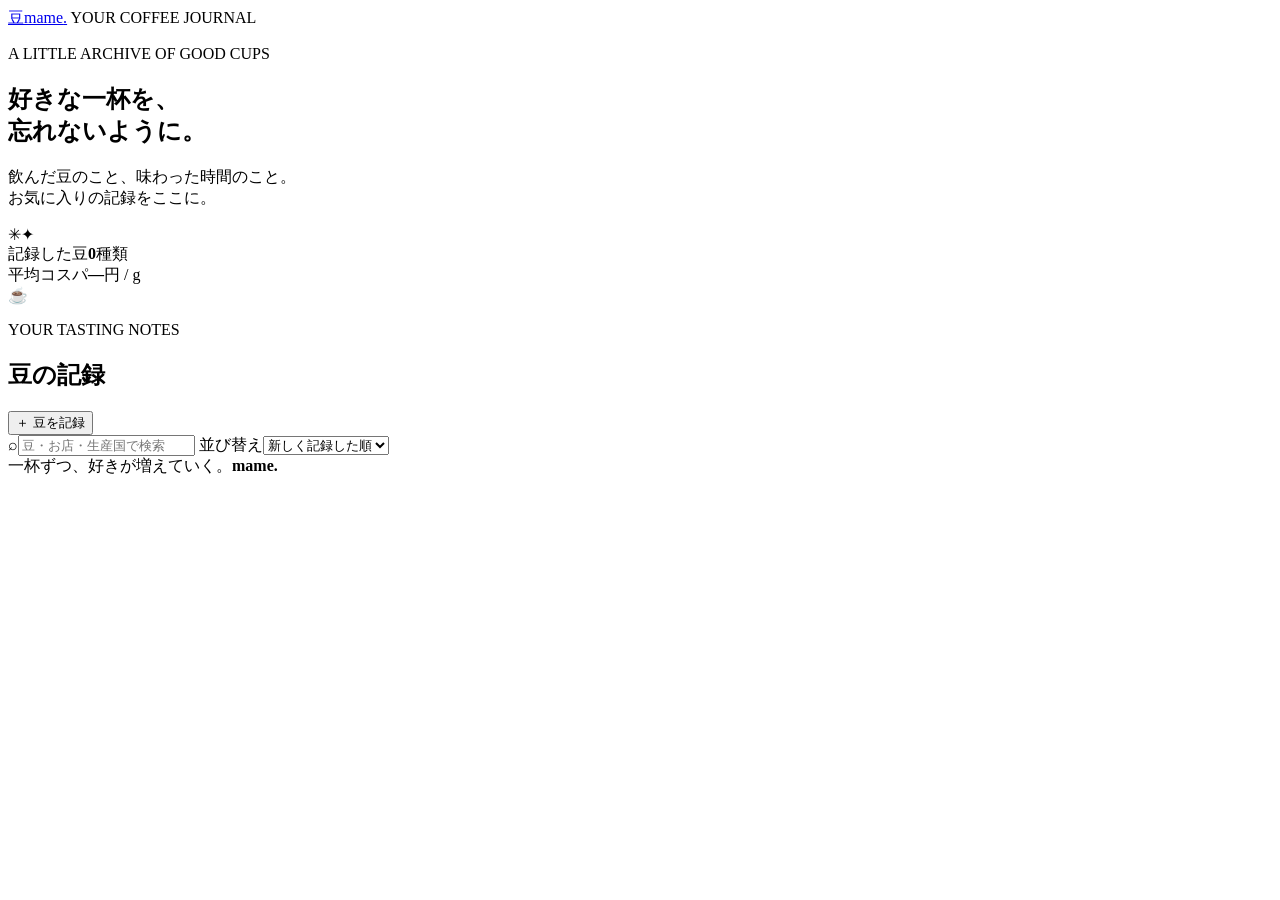
==== coffee-log/index.html @ f8029063 "Add coffee log index.html" ====
<!doctype html>
<html lang="ja">
  <head>
    <meta charset="UTF-8" />
    <meta name="viewport" content="width=device-width, initial-scale=1.0" />
    <meta name="theme-color" content="#f5f0e8" />
    <title>mame — コーヒー豆ノート</title>
    <link rel="preconnect" href="https://fonts.googleapis.com" />
    <link rel="preconnect" href="https://fonts.gstatic.com" crossorigin />
    <link href="https://fonts.googleapis.com/css2?family=DM+Sans:wght@400;500;600;700&family=Noto+Sans+JP:wght@400;500;600;700&display=swap" rel="stylesheet" />
    <link rel="stylesheet" href="style.css" />
    <script src="app.js" defer></script>
  </head>
  <body>
    <main class="page-shell">
      <header class="topbar">
        <a class="brand" href="#" aria-label="mame ホーム"><span class="brand-icon">豆</span><span>mame<span class="brand-dot">.</span></span></a>
        <span class="top-note"><span class="bean-dot"></span> YOUR COFFEE JOURNAL</span>
      </header>

      <section class="hero">
        <div class="hero-copy">
          <p class="eyebrow">A LITTLE ARCHIVE OF GOOD CUPS</p>
          <h1>好きな一杯を、<br /><span>忘れないように。</span></h1>
          <p class="hero-sub">飲んだ豆のこと、味わった時間のこと。<br class="mobile-break" />お気に入りの記録をここに。</p>
        </div>
        <div class="hero-art" aria-hidden="true"><div class="sun"></div><div class="cup"><div class="coffee"></div><div class="cup-handle"></div></div><div class="steam steam-one"></div><div class="steam steam-two"></div><span class="art-leaf leaf-one">✳</span><span class="art-leaf leaf-two">✦</span></div>
      </section>

      <section class="stats" aria-label="記録の概要">
        <div class="stat"><span class="stat-label">記録した豆</span><strong id="bean-count">0</strong><span class="stat-unit">種類</span></div>
        <span class="stat-divider"></span>
        <div class="stat"><span class="stat-label">平均コスパ</span><strong id="average-cost">—</strong><span class="stat-unit">円 / g</span></div>
        <span class="stats-bean" aria-hidden="true">☕</span>
      </section>

      <section class="records" aria-labelledby="records-title">
        <div class="section-head">
          <div><p class="eyebrow">YOUR TASTING NOTES</p><h2 id="records-title">豆の記録</h2></div>
          <button class="primary-button" id="open-form" type="button"><span>＋</span> 豆を記録</button>
        </div>

        <div class="toolbar">
          <label class="search-box"><span aria-hidden="true">⌕</span><input id="search-input" type="search" placeholder="豆・お店・生産国で検索" aria-label="記録を検索" /></label>
          <label class="sort-control"><span>並び替え</span><select id="sort-select" aria-label="記録の並び替え"><option value="newest">新しく記録した順</option><option value="rating">評価が高い順</option><option value="cost">コスパが良い順</option></select></label>
        </div>

        <form class="entry-form" id="bean-form" hidden>
          <div class="form-heading"><div><p class="eyebrow">NEW TASTING NOTE</p><h3>新しい豆を記録</h3></div><button class="close-button" id="close-form" type="button" aria-label="フォームを閉じる">×</button></div>
          <div class="form-grid">
            <label class="field field-wide">豆の名前<input name="name" maxlength="60" placeholder="例：エチオピア イルガチェフェ" required /></label>
            <label class="field">購入店舗<input name="store" maxlength="60" placeholder="例：近所のロースター" /></label>
            <label class="field">焙煎度<select name="roast"><option value="">選択してください</option><option>浅煎り</option><option>中浅煎り</option><option>中煎り</option><option>中深煎り</option><option>深煎り</option></select></label>
            <label class="field">内容量 <span class="field-unit">g</span><input name="grams" type="number" min="1" max="99999" step="1" placeholder="200" required /></label>
            <label class="field">値段 <span class="field-unit">円</span><input name="price" type="number" min="1" max="9999999" step="1" placeholder="1800" required /></label>
            <label class="field field-wide">生産国 <span class="field-hint">最大3つ・複数の場合はカンマ区切り</span><input name="countries" maxlength="100" placeholder="例：エチオピア、ケニア" /></label>
            <fieldset class="field field-wide rating-field"><legend>味の評価</legend><div class="stars" role="radiogroup" aria-label="味の評価 1から5"><label><input type="radio" name="rating" value="1" /><span>★</span></label><label><input type="radio" name="rating" value="2" /><span>★</span></label><label><input type="radio" name="rating" value="3" /><span>★</span></label><label><input type="radio" name="rating" value="4" /><span>★</span></label><label><input type="radio" name="rating" value="5" checked /><span>★</span></label><span class="rating-hint">星を選んでください</span></div></fieldset>
            <label class="field field-wide">味のメモ<textarea name="note" rows="3" maxlength="500" placeholder="香りや酸味、甘みなど。自由にメモできます。"></textarea></label>
          </div>
          <p class="cost-preview" id="cost-preview">コスパ <strong>—</strong> <span>円 / g</span></p>
          <div class="form-actions"><button class="text-button" id="cancel-form" type="button">キャンセル</button><button class="primary-button" type="submit">記録を保存</button></div>
        </form>

        <div class="bean-list" id="bean-list"></div>
        <div class="empty-state" id="empty-state" hidden><span class="empty-cup" aria-hidden="true">☕</span><h3 id="empty-title">最初の一杯を記録しましょう</h3><p id="empty-copy">飲んだ豆の名前や味の印象を、あとから見返せるように。</p><button class="primary-button" id="empty-add" type="button"><span>＋</span> 豆を記録する</button></div>
      </section>

      <footer><span>一杯ずつ、好きが増えていく。</span><strong>mame.</strong></footer>
    </main>

    <template id="bean-template">
      <article class="bean-card">
        <div class="bean-avatar" aria-hidden="true">☕</div>
        <div class="bean-main"><div class="bean-topline"><div class="bean-title-wrap"><h3 class="bean-name"></h3><span class="roast-pill"></span></div><div class="card-stars" aria-label="評価"></div></div>
          <p class="bean-meta"><span class="bean-store"></span><span class="meta-separator">·</span><span class="bean-countries"></span></p>
          <p class="bean-note"></p>
          <div class="bean-bottom"><span class="bean-amount"></span><span class="bean-price"></span><strong class="bean-cost"></strong></div>
        </div>
        <button class="delete-button" type="button" aria-label="この記録を削除" title="削除">×</button>
      </article>
    </template>
  </body>
</html>
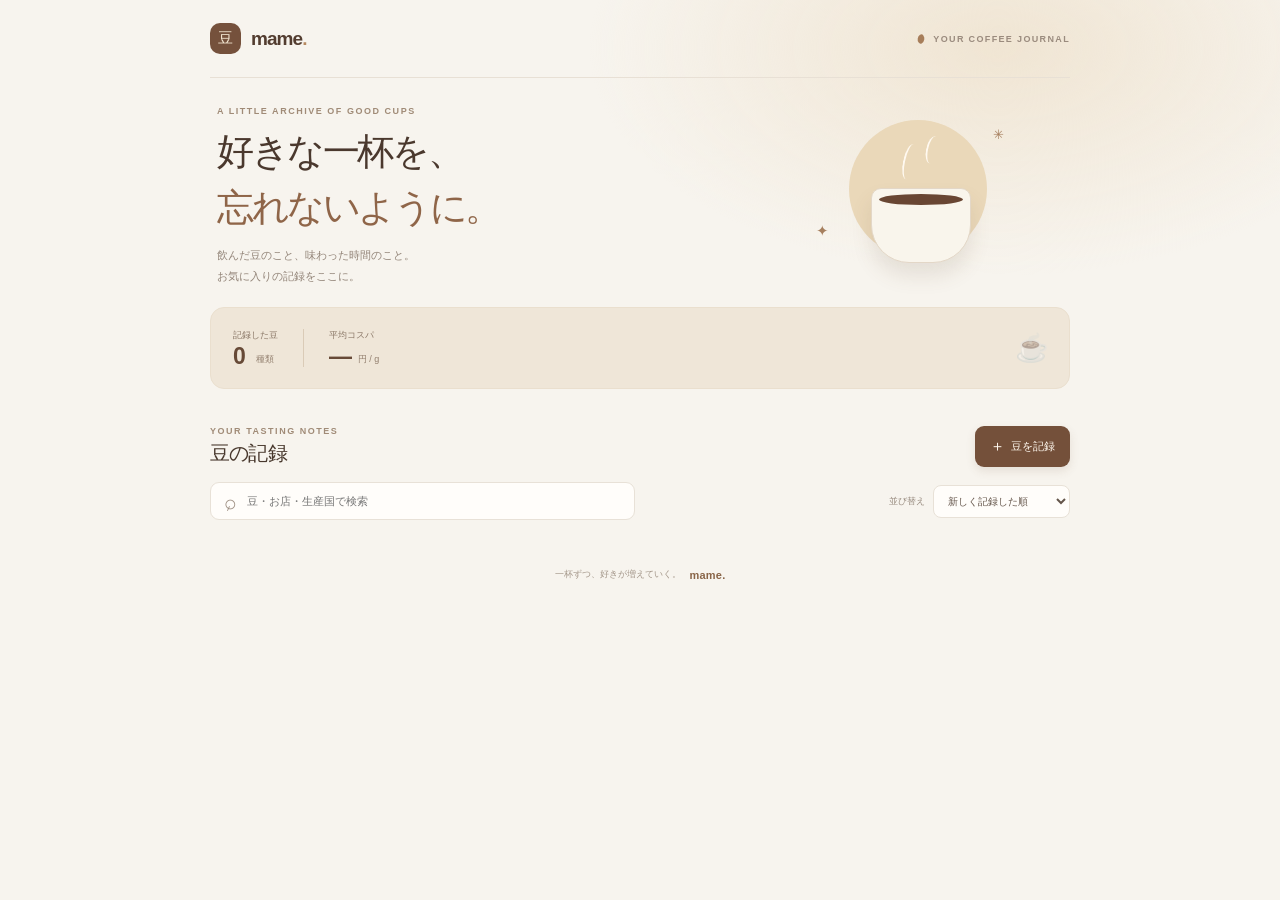
==== commit 0794f8ba: "Update index.html" ====
--- a/coffee-log/index.html
+++ b/coffee-log/index.html
@@ -1,84 +1,85 @@
-<!doctype html>
-<html lang="ja">
-  <head>
-    <meta charset="UTF-8" />
-    <meta name="viewport" content="width=device-width, initial-scale=1.0" />
-    <meta name="theme-color" content="#f5f0e8" />
-    <title>mame — コーヒー豆ノート</title>
-    <link rel="preconnect" href="https://fonts.googleapis.com" />
-    <link rel="preconnect" href="https://fonts.gstatic.com" crossorigin />
-    <link href="https://fonts.googleapis.com/css2?family=DM+Sans:wght@400;500;600;700&family=Noto+Sans+JP:wght@400;500;600;700&display=swap" rel="stylesheet" />
-    <link rel="stylesheet" href="style.css" />
-    <script src="app.js" defer></script>
-  </head>
-  <body>
-    <main class="page-shell">
-      <header class="topbar">
-        <a class="brand" href="#" aria-label="mame ホーム"><span class="brand-icon">豆</span><span>mame<span class="brand-dot">.</span></span></a>
-        <span class="top-note"><span class="bean-dot"></span> YOUR COFFEE JOURNAL</span>
-      </header>
-
-      <section class="hero">
-        <div class="hero-copy">
-          <p class="eyebrow">A LITTLE ARCHIVE OF GOOD CUPS</p>
-          <h1>好きな一杯を、<br /><span>忘れないように。</span></h1>
-          <p class="hero-sub">飲んだ豆のこと、味わった時間のこと。<br class="mobile-break" />お気に入りの記録をここに。</p>
-        </div>
-        <div class="hero-art" aria-hidden="true"><div class="sun"></div><div class="cup"><div class="coffee"></div><div class="cup-handle"></div></div><div class="steam steam-one"></div><div class="steam steam-two"></div><span class="art-leaf leaf-one">✳</span><span class="art-leaf leaf-two">✦</span></div>
-      </section>
-
-      <section class="stats" aria-label="記録の概要">
-        <div class="stat"><span class="stat-label">記録した豆</span><strong id="bean-count">0</strong><span class="stat-unit">種類</span></div>
-        <span class="stat-divider"></span>
-        <div class="stat"><span class="stat-label">平均コスパ</span><strong id="average-cost">—</strong><span class="stat-unit">円 / g</span></div>
-        <span class="stats-bean" aria-hidden="true">☕</span>
-      </section>
-
-      <section class="records" aria-labelledby="records-title">
-        <div class="section-head">
-          <div><p class="eyebrow">YOUR TASTING NOTES</p><h2 id="records-title">豆の記録</h2></div>
-          <button class="primary-button" id="open-form" type="button"><span>＋</span> 豆を記録</button>
-        </div>
-
-        <div class="toolbar">
-          <label class="search-box"><span aria-hidden="true">⌕</span><input id="search-input" type="search" placeholder="豆・お店・生産国で検索" aria-label="記録を検索" /></label>
-          <label class="sort-control"><span>並び替え</span><select id="sort-select" aria-label="記録の並び替え"><option value="newest">新しく記録した順</option><option value="rating">評価が高い順</option><option value="cost">コスパが良い順</option></select></label>
-        </div>
-
-        <form class="entry-form" id="bean-form" hidden>
-          <div class="form-heading"><div><p class="eyebrow">NEW TASTING NOTE</p><h3>新しい豆を記録</h3></div><button class="close-button" id="close-form" type="button" aria-label="フォームを閉じる">×</button></div>
-          <div class="form-grid">
-            <label class="field field-wide">豆の名前<input name="name" maxlength="60" placeholder="例：エチオピア イルガチェフェ" required /></label>
-            <label class="field">購入店舗<input name="store" maxlength="60" placeholder="例：近所のロースター" /></label>
-            <label class="field">焙煎度<select name="roast"><option value="">選択してください</option><option>浅煎り</option><option>中浅煎り</option><option>中煎り</option><option>中深煎り</option><option>深煎り</option></select></label>
-            <label class="field">内容量 <span class="field-unit">g</span><input name="grams" type="number" min="1" max="99999" step="1" placeholder="200" required /></label>
-            <label class="field">値段 <span class="field-unit">円</span><input name="price" type="number" min="1" max="9999999" step="1" placeholder="1800" required /></label>
-            <label class="field field-wide">生産国 <span class="field-hint">最大3つ・複数の場合はカンマ区切り</span><input name="countries" maxlength="100" placeholder="例：エチオピア、ケニア" /></label>
-            <fieldset class="field field-wide rating-field"><legend>味の評価</legend><div class="stars" role="radiogroup" aria-label="味の評価 1から5"><label><input type="radio" name="rating" value="1" /><span>★</span></label><label><input type="radio" name="rating" value="2" /><span>★</span></label><label><input type="radio" name="rating" value="3" /><span>★</span></label><label><input type="radio" name="rating" value="4" /><span>★</span></label><label><input type="radio" name="rating" value="5" checked /><span>★</span></label><span class="rating-hint">星を選んでください</span></div></fieldset>
-            <label class="field field-wide">味のメモ<textarea name="note" rows="3" maxlength="500" placeholder="香りや酸味、甘みなど。自由にメモできます。"></textarea></label>
-          </div>
-          <p class="cost-preview" id="cost-preview">コスパ <strong>—</strong> <span>円 / g</span></p>
-          <div class="form-actions"><button class="text-button" id="cancel-form" type="button">キャンセル</button><button class="primary-button" type="submit">記録を保存</button></div>
-        </form>
-
-        <div class="bean-list" id="bean-list"></div>
-        <div class="empty-state" id="empty-state" hidden><span class="empty-cup" aria-hidden="true">☕</span><h3 id="empty-title">最初の一杯を記録しましょう</h3><p id="empty-copy">飲んだ豆の名前や味の印象を、あとから見返せるように。</p><button class="primary-button" id="empty-add" type="button"><span>＋</span> 豆を記録する</button></div>
-      </section>
-
-      <footer><span>一杯ずつ、好きが増えていく。</span><strong>mame.</strong></footer>
-    </main>
-
-    <template id="bean-template">
-      <article class="bean-card">
-        <div class="bean-avatar" aria-hidden="true">☕</div>
-        <div class="bean-main"><div class="bean-topline"><div class="bean-title-wrap"><h3 class="bean-name"></h3><span class="roast-pill"></span></div><div class="card-stars" aria-label="評価"></div></div>
-          <p class="bean-meta"><span class="bean-store"></span><span class="meta-separator">·</span><span class="bean-countries"></span></p>
-          <p class="bean-note"></p>
-          <div class="bean-bottom"><span class="bean-amount"></span><span class="bean-price"></span><strong class="bean-cost"></strong></div>
-        </div>
-        <button class="delete-button" type="button" aria-label="この記録を削除" title="削除">×</button>
-      </article>
-    </template>
-  </body>
-</html>
+<!doctype html>
+<html lang="ja">
+  <head>
+    <meta charset="UTF-8" />
+    <meta name="viewport" content="width=device-width, initial-scale=1.0" />
+    <meta name="theme-color" content="#f5f0e8" />
+    <title>mame — コーヒー豆ノート</title>
+    <link rel="preconnect" href="https://fonts.googleapis.com" />
+    <link rel="preconnect" href="https://fonts.gstatic.com" crossorigin />
+    <link href="https://fonts.googleapis.com/css2?family=DM+Sans:wght@400;500;600;700&family=Noto+Sans+JP:wght@400;500;600;700&display=swap" rel="stylesheet" />
+    <link rel="stylesheet" href="style.css" />
+    <script src="app.js" defer></script>
+  </head>
+  <body>
+    <main class="page-shell">
+      <header class="topbar">
+        <a class="brand" href="#" aria-label="mame ホーム"><span class="brand-icon">豆</span><span>mame<span class="brand-dot">.</span></span></a>
+        <span class="top-note"><span class="bean-dot"></span> YOUR COFFEE JOURNAL</span>
+      </header>
 
+      <section class="hero">
+        <div class="hero-copy">
+          <p class="eyebrow">A LITTLE ARCHIVE OF GOOD CUPS</p>
+          <h1>好きな一杯を、<br /><span>忘れないように。</span></h1>
+          <p class="hero-sub">飲んだ豆のこと、味わった時間のこと。<br class="mobile-break" />お気に入りの記録をここに。</p>
+        </div>
+        <div class="hero-art" aria-hidden="true"><div class="sun"></div><div class="cup"><div class="coffee"></div><div class="cup-handle"></div></div><div class="steam steam-one"></div><div class="steam steam-two"></div><span class="art-leaf leaf-one">✳</span><span class="art-leaf leaf-two">✦</span></div>
+      </section>
+
+      <section class="stats" aria-label="記録の概要">
+        <div class="stat"><span class="stat-label">記録した豆</span><strong id="bean-count">0</strong><span class="stat-unit">種類</span></div>
+        <span class="stat-divider"></span>
+        <div class="stat"><span class="stat-label">平均コスパ</span><strong id="average-cost">—</strong><span class="stat-unit">円 / g</span></div>
+        <span class="stats-bean" aria-hidden="true">☕</span>
+      </section>
+
+      <section class="records" aria-labelledby="records-title">
+        <div class="section-head">
+          <div><p class="eyebrow">YOUR TASTING NOTES</p><h2 id="records-title">豆の記録</h2></div>
+          <button class="primary-button" id="open-form" type="button"><span>＋</span> 豆を記録</button>
+        </div>
+
+        <div class="toolbar">
+          <label class="search-box"><span aria-hidden="true">⌕</span><input id="search-input" type="search" placeholder="豆・お店・生産国で検索" aria-label="記録を検索" /></label>
+          <label class="sort-control"><span>並び替え</span><select id="sort-select" aria-label="記録の並び替え"><option value="newest">新しく記録した順</option><option value="rating">評価が高い順</option><option value="cost">コスパが良い順</option></select></label>
+        </div>
+
+        <form class="entry-form" id="bean-form" hidden>
+          <div class="form-heading"><div><p class="eyebrow">NEW TASTING NOTE</p><h3>新しい豆を記録</h3></div><button class="close-button" id="close-form" type="button" aria-label="フォームを閉じる">×</button></div>
+          <div class="form-grid">
+            <label class="field field-wide">豆の名前<input name="name" maxlength="60" placeholder="例：エチオピア イルガチェフェ" required /></label>
+            <label class="field">購入店舗<input name="store" maxlength="60" placeholder="例：近所のロースター" /></label>
+            <label class="field">焙煎度<select name="roast"><option value="">選択してください</option><option>浅煎り</option><option>中浅煎り</option><option>中煎り</option><option>中深煎り</option><option>深煎り</option></select></label>
+            <label class="field">内容量 <span class="field-unit">g</span><input name="grams" type="number" min="1" max="99999" step="1" placeholder="200" required /></label>
+            <label class="field">値段 <span class="field-unit">円</span><input name="price" type="number" min="1" max="9999999" step="1" placeholder="1800" required /></label>
+            <label class="field field-wide">生産国 <span class="field-hint">最大3つ・複数の場合はカンマ区切り</span><input name="countries" maxlength="100" placeholder="例：エチオピア、ケニア" /></label>
+            <fieldset class="field field-wide rating-field"><legend>味の評価</legend>
+              <div class="rating-input"><input name="rating" type="number" min="0.5" max="5" step="0.5" value="5" required /><span class="rating-hint">0.5刻みで選べます</span></div>
+            <label class="field field-wide">味のメモ<textarea name="note" rows="3" maxlength="500" placeholder="香りや酸味、甘みなど。自由にメモできます。"></textarea></label>
+          </div>
+          <p class="cost-preview" id="cost-preview">コスパ <strong>—</strong> <span>円 / g</span></p>
+          <div class="form-actions"><button class="text-button" id="cancel-form" type="button">キャンセル</button><button class="primary-button" type="submit">記録を保存</button></div>
+        </form>
+
+        <div class="bean-list" id="bean-list"></div>
+        <div class="empty-state" id="empty-state" hidden><span class="empty-cup" aria-hidden="true">☕</span><h3 id="empty-title">最初の一杯を記録しましょう</h3><p id="empty-copy">飲んだ豆の名前や味の印象を、あとから見返せるように。</p><button class="primary-button" id="empty-add" type="button"><span>＋</span> 豆を記録する</button></div>
+      </section>
+
+      <footer><span>一杯ずつ、好きが増えていく。</span><strong>mame.</strong></footer>
+    </main>
+
+    <template id="bean-template">
+      <article class="bean-card">
+        <div class="bean-avatar" aria-hidden="true">☕</div>
+        <div class="bean-main"><div class="bean-topline"><div class="bean-title-wrap"><h3 class="bean-name"></h3><span class="roast-pill"></span></div><div class="card-stars" aria-label="評価"></div></div>
+          <p class="bean-meta"><span class="bean-store"></span><span class="meta-separator">·</span><span class="bean-countries"></span></p>
+          <p class="bean-note"></p>
+          <div class="bean-bottom"><span class="bean-amount"></span><span class="bean-price"></span><strong class="bean-cost"></strong></div>
+        </div>
+        <button class="delete-button" type="button" aria-label="この記録を削除" title="削除">×</button>
+      </article>
+    </template>
+  </body>
+</html>
+
--- a/coffee-log/style.css
+++ b/coffee-log/style.css
@@ -0,0 +1,2 @@
+:root{font-family:"DM Sans","Noto Sans JP",sans-serif;color:#3f342e;background:#f7f4ee;font-synthesis:none;text-rendering:optimizeLegibility;--brown:#714d3a;--brown-dark:#563b2d;--cream:#eee4d5;--muted:#93877d;--line:#e9e2d8}*{box-sizing:border-box}body{margin:0;min-width:320px;background:radial-gradient(ellipse at 78% 8%,#f0e5d3 0,transparent 29%),#f7f4ee}.page-shell{width:min(100% - 48px,860px);margin:auto}.topbar{height:78px;display:flex;align-items:center;justify-content:space-between;border-bottom:1px solid #e8e0d5}.brand{display:flex;align-items:center;gap:10px;color:#533d30;text-decoration:none;font-size:19px;font-weight:700;letter-spacing:-.05em}.brand-icon{display:grid;place-items:center;width:31px;height:31px;border-radius:10px;background:#75513c;color:#f5e9d5;font-size:15px}.brand-dot{color:#b68960}.top-note{display:flex;align-items:center;gap:8px;font-size:9px;letter-spacing:.15em;color:#9a8b7e;font-weight:600}.bean-dot{width:8px;height:8px;border-radius:7px 3px;background:#a77e5a;transform:rotate(-35deg)}.hero{min-height:227px;display:flex;align-items:center;justify-content:space-between;padding:28px 18px 20px 7px;overflow:hidden}.eyebrow{margin:0 0 8px;font-size:9px;letter-spacing:.17em;font-weight:700;color:#a08b77}.hero h1{font-size:clamp(27px,5vw,37px);line-height:1.52;letter-spacing:-.065em;color:#4a382d;margin:0}.hero h1 span{color:#8f6548}.hero-sub{font-size:11px;line-height:1.9;color:#938579;margin:9px 0 0}.hero-art{position:relative;width:220px;height:180px;margin-right:33px;flex:none}.sun{position:absolute;width:138px;height:138px;border-radius:50%;background:#ead8b9;right:32px;top:13px}.cup{position:absolute;width:100px;height:75px;border-radius:10px 10px 38px 38px;background:#f9f5ec;right:48px;bottom:24px;box-shadow:0 13px 20px #70583d20;border:1px solid #e3d7c7}.coffee{position:absolute;left:7px;right:7px;top:5px;height:11px;border-radius:50%;background:#694633}.cup-handle{position:absolute;width:27px;height:37px;border:7px solid #f9f5ec;border-radius:0 17px 17px 0;right:-24px;top:13px;z-index:-1}.steam{position:absolute;border-left:2px solid #fff9f0;border-radius:50%;width:14px;height:36px;top:37px;transform:rotate(12deg)}.steam-one{right:102px}.steam-two{right:79px;top:29px;height:28px}.art-leaf{position:absolute;color:#a67f5e}.leaf-one{right:15px;top:20px;font-size:13px}.leaf-two{left:17px;bottom:47px;font-size:15px}.stats{min-height:82px;display:flex;align-items:center;gap:21px;padding:15px 22px;border:1px solid #eadfce;background:#efe6d8;border-radius:14px;position:relative;overflow:hidden}.stat{display:grid;grid-template-columns:auto auto;column-gap:7px;align-items:end}.stat-label{grid-column:1/-1;font-size:9px;color:#897665;margin-bottom:3px}.stat strong{font-size:23px;color:#674a37;line-height:1;letter-spacing:-.05em}.stat-unit{font-size:9px;color:#927f6e;padding-bottom:2px}.stat-divider{height:38px;border-left:1px solid #dacbb7;margin:0 4px}.stats-bean{position:absolute;right:20px;font-size:27px;opacity:.45;filter:grayscale(.25)}.records{padding-top:37px}.section-head{display:flex;align-items:flex-end;justify-content:space-between;margin-bottom:15px}.section-head .eyebrow{margin-bottom:4px}.section-head h2{font-size:20px;letter-spacing:-.04em;margin:0;color:#48382d}.primary-button{border:0;border-radius:9px;background:#74503a;color:#fff8ef;padding:11px 15px;font-family:inherit;font-size:11px;font-weight:600;cursor:pointer;box-shadow:0 4px 10px #714d3a20;transition:background .18s,transform .18s}.primary-button:hover{background:#5e402f;transform:translateY(-1px)}.primary-button span{font-size:15px;vertical-align:-1px;margin-right:3px}.toolbar{display:flex;justify-content:space-between;align-items:center;gap:12px;margin-bottom:14px}.search-box{height:38px;display:flex;align-items:center;gap:9px;padding:0 12px;flex:1;max-width:425px;border:1px solid #e8e1d7;border-radius:9px;background:#fffdfa;color:#9c8d80}.search-box>span{font-size:21px;line-height:1;transform:rotate(-20deg)}.search-box input{border:0;outline:none;background:transparent;width:100%;font-family:inherit;font-size:11px;color:#48382d}.sort-control{display:flex;align-items:center;gap:8px;font-size:9px;color:#96897d}.sort-control select{border:1px solid #e8e1d7;border-radius:8px;background:#fffdfa;color:#64554a;padding:9px 25px 9px 10px;font-family:inherit;font-size:10px;outline:none}.bean-list{display:grid;gap:11px}.bean-card{display:flex;gap:14px;align-items:flex-start;padding:16px;background:#fffdfa;border:1px solid #ece5dc;border-radius:13px;box-shadow:0 3px 12px #6249320b}.bean-avatar{display:grid;place-items:center;width:43px;height:43px;flex:0 0 43px;border-radius:13px;background:#f1e8dc;font-size:20px}.bean-main{flex:1;min-width:0}.bean-topline{display:flex;align-items:center;justify-content:space-between;gap:10px}.bean-title-wrap{display:flex;align-items:center;gap:8px;min-width:0}.bean-name{font-size:14px;line-height:1.5;margin:0;font-weight:600;color:#44352b;overflow-wrap:anywhere}.roast-pill{flex:none;font-size:9px;color:#8d684d;background:#f2e9de;border-radius:20px;padding:4px 8px}.card-stars{flex:none;color:#ba8b54;font-size:11px;letter-spacing:1px}.bean-meta{display:flex;gap:7px;flex-wrap:wrap;margin:5px 0 0;font-size:9px;color:#928579}.meta-separator{color:#c0b5a8}.bean-note{font-size:10px;line-height:1.75;color:#68594e;margin:9px 0 11px;white-space:pre-wrap;overflow-wrap:anywhere}.bean-note:empty{display:none}.bean-bottom{display:flex;align-items:baseline;gap:12px;flex-wrap:wrap;padding-top:9px;border-top:1px solid #f0ebe4;color:#918477;font-size:9px}.bean-cost{margin-left:auto;color:#714d3a;font-size:12px}.delete-button{flex:none;border:0;background:transparent;color:#b8aa9c;font-size:18px;line-height:1;padding:0 2px;cursor:pointer}.delete-button:hover{color:#ac6354}.entry-form{padding:18px;margin-bottom:15px;border:1px solid #e9decf;border-radius:13px;background:#fffdfa;box-shadow:0 6px 22px #63452c0a}.form-heading{display:flex;justify-content:space-between;align-items:flex-start;margin-bottom:14px}.form-heading .eyebrow{margin-bottom:4px}.form-heading h3{font-size:16px;margin:0;color:#4e3a2d}.close-button{border:0;background:transparent;color:#a09286;font-size:23px;line-height:1;cursor:pointer}.form-grid{display:grid;grid-template-columns:1fr 1fr;gap:12px}.field{display:flex;flex-direction:column;gap:6px;font-size:10px;font-weight:600;color:#68594d;min-width:0}.field-wide{grid-column:1/-1}.field input,.field select,.field textarea{width:100%;border:1px solid #e7dfd5;border-radius:8px;background:white;padding:10px 11px;font-family:inherit;font-size:11px;font-weight:400;color:#46382d;outline:none}.field input:focus,.field select:focus,.field textarea:focus{border-color:#a68160;box-shadow:0 0 0 3px #f2e9df}.field textarea{resize:vertical;line-height:1.7}.field-unit{font-weight:400;color:#a18d7a;margin-left:3px}.field-hint{font-weight:400;color:#9a8b7e;font-size:9px;margin-top:-3px}.rating-field{border:0;padding:0;margin:0}.rating-field legend{padding:0;margin-bottom:6px}.stars{display:flex;align-items:center;gap:4px}.stars label{cursor:pointer}.stars input{position:absolute;opacity:0;width:1px;height:1px}.stars span{display:inline-block;color:#ded4c7;font-size:23px;line-height:1;transition:color .12s}.stars label.is-selected span{color:#bd8c52}.stars label:hover span,.stars label:hover~label span{color:#bd8c52}.stars input:focus-visible+span{outline:2px solid #9e7453;outline-offset:2px;border-radius:3px}.rating-hint{font-size:9px;color:#988a7d;margin-left:7px}.cost-preview{margin:14px 0 0;padding:10px 12px;border-radius:8px;background:#f5efe6;color:#87725e;font-size:10px}.cost-preview strong{font-size:14px;color:#694833;margin-left:6px}.cost-preview span{font-size:9px}.form-actions{display:flex;justify-content:flex-end;align-items:center;gap:12px;margin-top:16px}.text-button{border:0;background:transparent;color:#938579;font-family:inherit;font-size:10px;font-weight:600;cursor:pointer;padding:9px}.form-actions .primary-button{padding:10px 15px}.empty-state{padding:30px 16px;text-align:center;border:1px dashed #dfd2c1;border-radius:13px;background:#fbf8f3}.empty-cup{font-size:26px}.empty-state h3{font-size:13px;margin:8px 0 5px;color:#594538}.empty-state p{font-size:10px;color:#948579;margin:0 0 14px}.empty-state .primary-button{font-size:10px}footer{padding:34px 0 22px;display:flex;justify-content:center;align-items:center;gap:9px;color:#a29588;font-size:9px}footer strong{font-size:11px;color:#896548;letter-spacing:.02em}@media(max-width:600px){.page-shell{width:min(100% - 32px,860px)}.topbar{height:68px}.hero{min-height:200px;padding:24px 0 18px}.hero-art{width:135px;height:145px;margin-right:0;transform:scale(.78);transform-origin:center right;margin-left:-22px}.sun{width:110px;height:110px;right:17px;top:15px}.cup{right:28px;bottom:18px;transform:scale(.86)}.steam-one{right:77px}.steam-two{right:58px}.leaf-one{right:3px}.leaf-two{left:0}.hero h1{font-size:25px}.hero-sub{font-size:10px}.stats{padding:14px 16px;gap:14px}.stat strong{font-size:21px}.records{padding-top:30px}.section-head h2{font-size:18px}.primary-button{padding:10px 12px;font-size:10px}.toolbar{align-items:stretch;flex-direction:column}.search-box{max-width:none}.sort-control{justify-content:flex-end}.bean-card{gap:10px;padding:13px}.bean-avatar{width:37px;height:37px;flex-basis:37px;font-size:18px}.bean-name{font-size:12px}.card-stars{font-size:10px}.bean-bottom{gap:8px}.bean-cost{font-size:11px}.form-grid{gap:10px}.entry-form{padding:14px}.form-actions{margin-top:12px}}
+
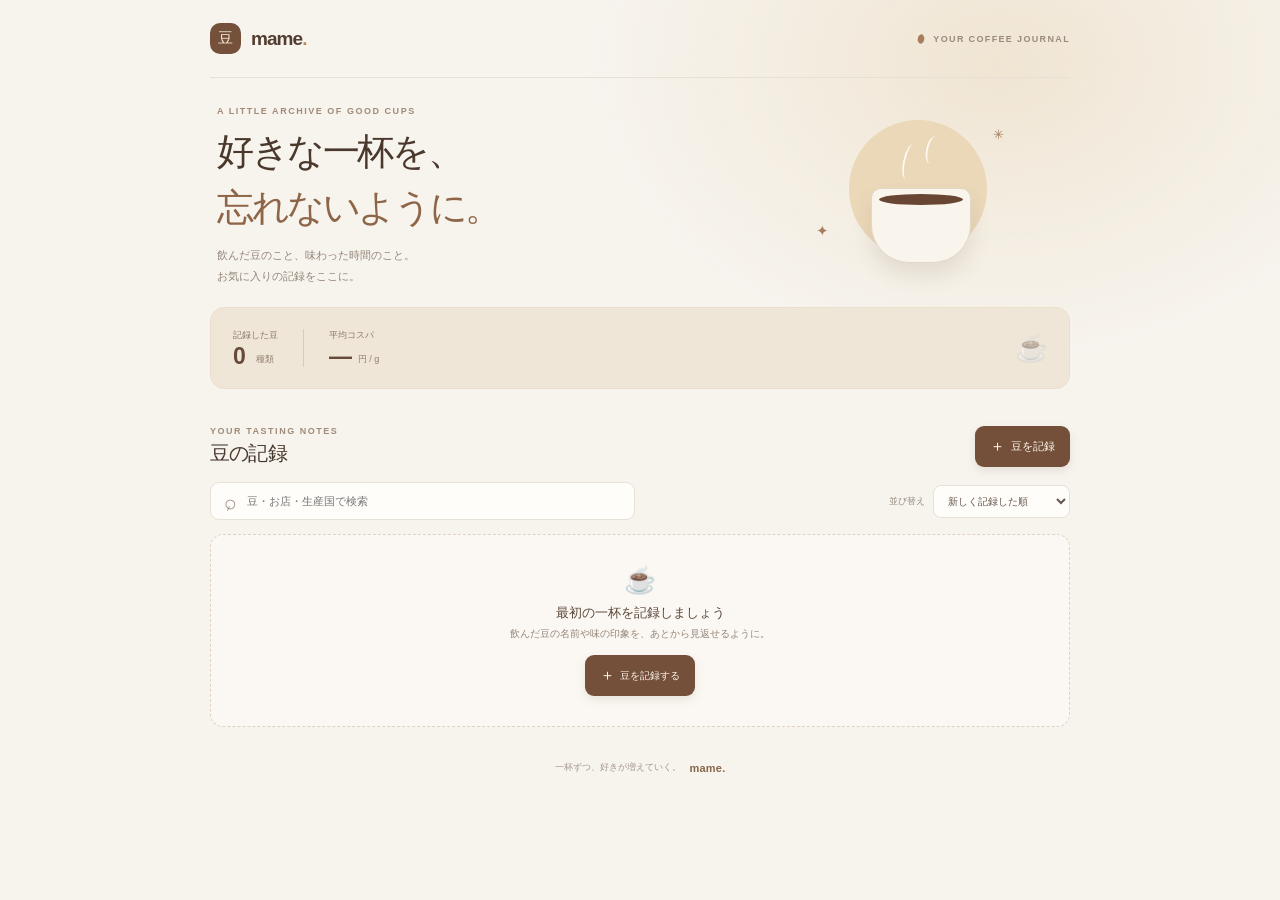
==== commit 4e29b531: "Close coffee rating fieldset" ====
--- a/coffee-log/index.html
+++ b/coffee-log/index.html
@@ -56,6 +56,7 @@
             <label class="field field-wide">生産国 <span class="field-hint">最大3つ・複数の場合はカンマ区切り</span><input name="countries" maxlength="100" placeholder="例：エチオピア、ケニア" /></label>
             <fieldset class="field field-wide rating-field"><legend>味の評価</legend>
               <div class="rating-input"><input name="rating" type="number" min="0.5" max="5" step="0.5" value="5" required /><span class="rating-hint">0.5刻みで選べます</span></div>
+            </fieldset>
             <label class="field field-wide">味のメモ<textarea name="note" rows="3" maxlength="500" placeholder="香りや酸味、甘みなど。自由にメモできます。"></textarea></label>
           </div>
           <p class="cost-preview" id="cost-preview">コスパ <strong>—</strong> <span>円 / g</span></p>
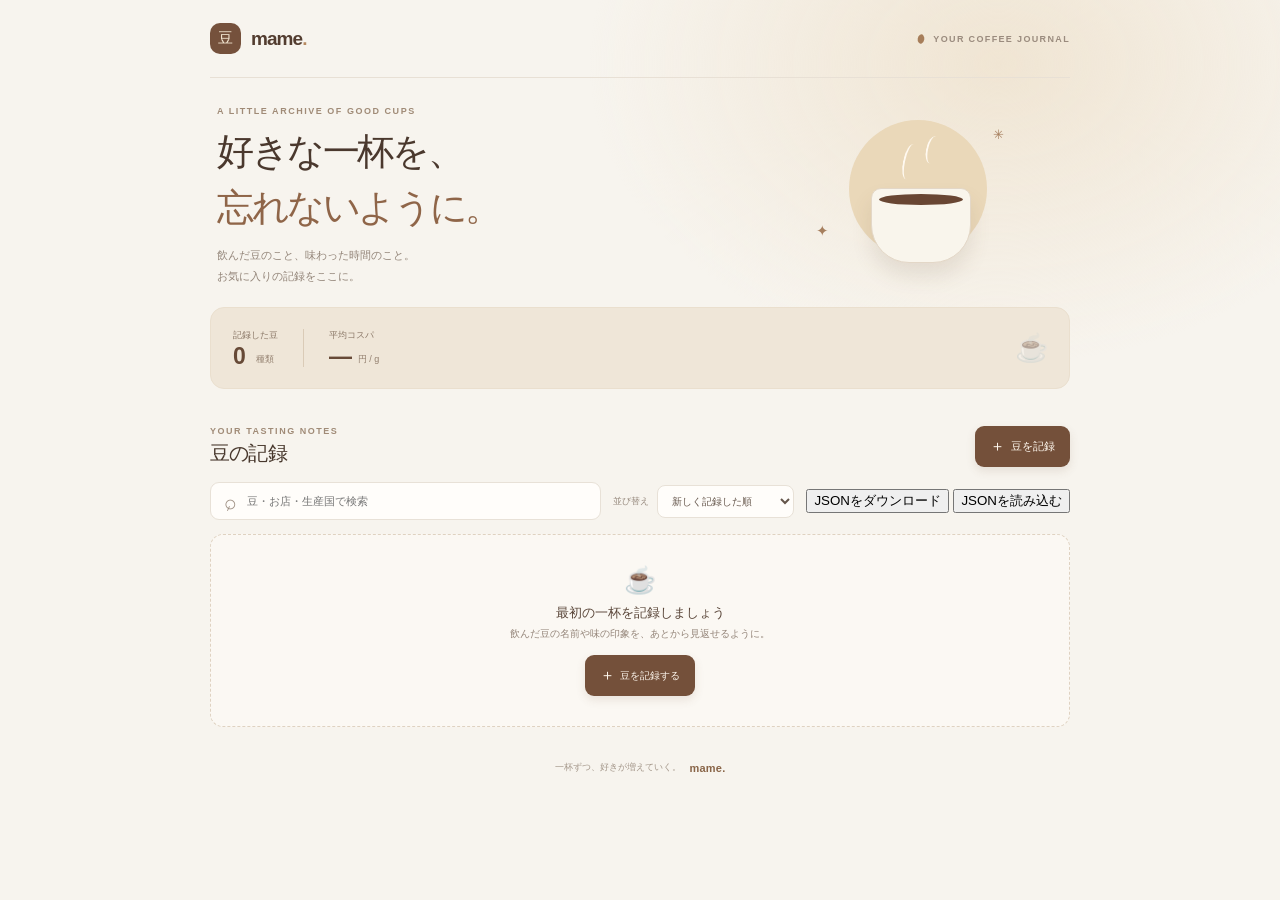
==== commit bc729ccc: "Add JSON backup controls" ====
--- a/coffee-log/index.html
+++ b/coffee-log/index.html
@@ -43,6 +43,11 @@
         <div class="toolbar">
           <label class="search-box"><span aria-hidden="true">⌕</span><input id="search-input" type="search" placeholder="豆・お店・生産国で検索" aria-label="記録を検索" /></label>
           <label class="sort-control"><span>並び替え</span><select id="sort-select" aria-label="記録の並び替え"><option value="newest">新しく記録した順</option><option value="rating">評価が高い順</option><option value="cost">コスパが良い順</option></select></label>
+          <div class="data-actions" aria-label="記録データのバックアップ">
+            <button class="utility-button" id="download-data" type="button">JSONをダウンロード</button>
+            <button class="utility-button" id="upload-data" type="button">JSONを読み込む</button>
+            <input id="upload-file" type="file" accept=".json,application/json" hidden />
+          </div>
         </div>
 
         <form class="entry-form" id="bean-form" hidden>
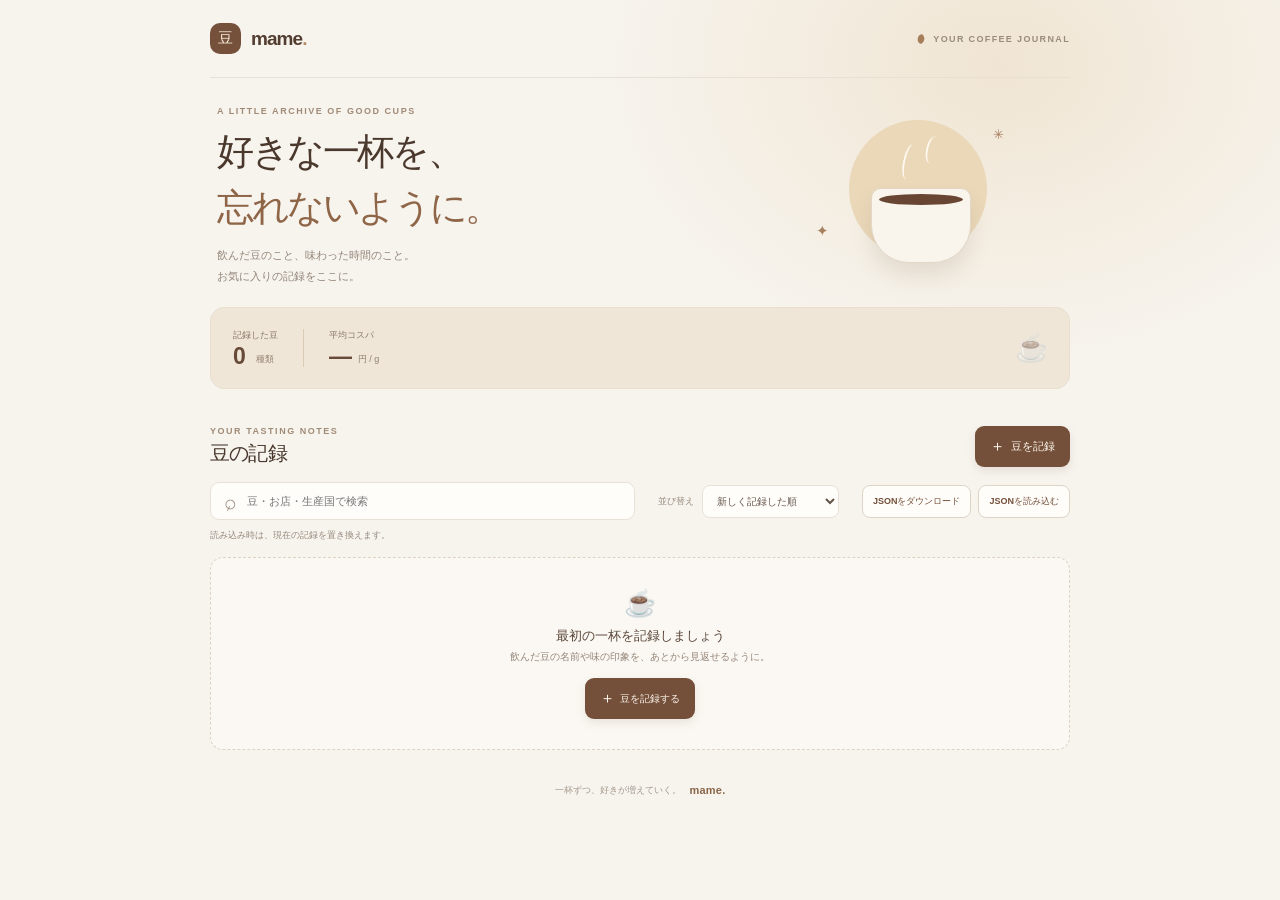
==== commit fa3d6fb4: "Add backup status message" ====
--- a/coffee-log/index.html
+++ b/coffee-log/index.html
@@ -50,6 +50,8 @@
           </div>
         </div>
 
+        <p class="data-help" id="data-status" role="status" aria-live="polite">読み込み時は、現在の記録を置き換えます。</p>
+
         <form class="entry-form" id="bean-form" hidden>
           <div class="form-heading"><div><p class="eyebrow">NEW TASTING NOTE</p><h3>新しい豆を記録</h3></div><button class="close-button" id="close-form" type="button" aria-label="フォームを閉じる">×</button></div>
           <div class="form-grid">
--- a/coffee-log/style.css
+++ b/coffee-log/style.css
@@ -1,2 +1,2 @@
-:root{font-family:"DM Sans","Noto Sans JP",sans-serif;color:#3f342e;background:#f7f4ee;font-synthesis:none;text-rendering:optimizeLegibility;--brown:#714d3a;--brown-dark:#563b2d;--cream:#eee4d5;--muted:#93877d;--line:#e9e2d8}*{box-sizing:border-box}body{margin:0;min-width:320px;background:radial-gradient(ellipse at 78% 8%,#f0e5d3 0,transparent 29%),#f7f4ee}.page-shell{width:min(100% - 48px,860px);margin:auto}.topbar{height:78px;display:flex;align-items:center;justify-content:space-between;border-bottom:1px solid #e8e0d5}.brand{display:flex;align-items:center;gap:10px;color:#533d30;text-decoration:none;font-size:19px;font-weight:700;letter-spacing:-.05em}.brand-icon{display:grid;place-items:center;width:31px;height:31px;border-radius:10px;background:#75513c;color:#f5e9d5;font-size:15px}.brand-dot{color:#b68960}.top-note{display:flex;align-items:center;gap:8px;font-size:9px;letter-spacing:.15em;color:#9a8b7e;font-weight:600}.bean-dot{width:8px;height:8px;border-radius:7px 3px;background:#a77e5a;transform:rotate(-35deg)}.hero{min-height:227px;display:flex;align-items:center;justify-content:space-between;padding:28px 18px 20px 7px;overflow:hidden}.eyebrow{margin:0 0 8px;font-size:9px;letter-spacing:.17em;font-weight:700;color:#a08b77}.hero h1{font-size:clamp(27px,5vw,37px);line-height:1.52;letter-spacing:-.065em;color:#4a382d;margin:0}.hero h1 span{color:#8f6548}.hero-sub{font-size:11px;line-height:1.9;color:#938579;margin:9px 0 0}.hero-art{position:relative;width:220px;height:180px;margin-right:33px;flex:none}.sun{position:absolute;width:138px;height:138px;border-radius:50%;background:#ead8b9;right:32px;top:13px}.cup{position:absolute;width:100px;height:75px;border-radius:10px 10px 38px 38px;background:#f9f5ec;right:48px;bottom:24px;box-shadow:0 13px 20px #70583d20;border:1px solid #e3d7c7}.coffee{position:absolute;left:7px;right:7px;top:5px;height:11px;border-radius:50%;background:#694633}.cup-handle{position:absolute;width:27px;height:37px;border:7px solid #f9f5ec;border-radius:0 17px 17px 0;right:-24px;top:13px;z-index:-1}.steam{position:absolute;border-left:2px solid #fff9f0;border-radius:50%;width:14px;height:36px;top:37px;transform:rotate(12deg)}.steam-one{right:102px}.steam-two{right:79px;top:29px;height:28px}.art-leaf{position:absolute;color:#a67f5e}.leaf-one{right:15px;top:20px;font-size:13px}.leaf-two{left:17px;bottom:47px;font-size:15px}.stats{min-height:82px;display:flex;align-items:center;gap:21px;padding:15px 22px;border:1px solid #eadfce;background:#efe6d8;border-radius:14px;position:relative;overflow:hidden}.stat{display:grid;grid-template-columns:auto auto;column-gap:7px;align-items:end}.stat-label{grid-column:1/-1;font-size:9px;color:#897665;margin-bottom:3px}.stat strong{font-size:23px;color:#674a37;line-height:1;letter-spacing:-.05em}.stat-unit{font-size:9px;color:#927f6e;padding-bottom:2px}.stat-divider{height:38px;border-left:1px solid #dacbb7;margin:0 4px}.stats-bean{position:absolute;right:20px;font-size:27px;opacity:.45;filter:grayscale(.25)}.records{padding-top:37px}.section-head{display:flex;align-items:flex-end;justify-content:space-between;margin-bottom:15px}.section-head .eyebrow{margin-bottom:4px}.section-head h2{font-size:20px;letter-spacing:-.04em;margin:0;color:#48382d}.primary-button{border:0;border-radius:9px;background:#74503a;color:#fff8ef;padding:11px 15px;font-family:inherit;font-size:11px;font-weight:600;cursor:pointer;box-shadow:0 4px 10px #714d3a20;transition:background .18s,transform .18s}.primary-button:hover{background:#5e402f;transform:translateY(-1px)}.primary-button span{font-size:15px;vertical-align:-1px;margin-right:3px}.toolbar{display:flex;justify-content:space-between;align-items:center;gap:12px;margin-bottom:14px}.search-box{height:38px;display:flex;align-items:center;gap:9px;padding:0 12px;flex:1;max-width:425px;border:1px solid #e8e1d7;border-radius:9px;background:#fffdfa;color:#9c8d80}.search-box>span{font-size:21px;line-height:1;transform:rotate(-20deg)}.search-box input{border:0;outline:none;background:transparent;width:100%;font-family:inherit;font-size:11px;color:#48382d}.sort-control{display:flex;align-items:center;gap:8px;font-size:9px;color:#96897d}.sort-control select{border:1px solid #e8e1d7;border-radius:8px;background:#fffdfa;color:#64554a;padding:9px 25px 9px 10px;font-family:inherit;font-size:10px;outline:none}.bean-list{display:grid;gap:11px}.bean-card{display:flex;gap:14px;align-items:flex-start;padding:16px;background:#fffdfa;border:1px solid #ece5dc;border-radius:13px;box-shadow:0 3px 12px #6249320b}.bean-avatar{display:grid;place-items:center;width:43px;height:43px;flex:0 0 43px;border-radius:13px;background:#f1e8dc;font-size:20px}.bean-main{flex:1;min-width:0}.bean-topline{display:flex;align-items:center;justify-content:space-between;gap:10px}.bean-title-wrap{display:flex;align-items:center;gap:8px;min-width:0}.bean-name{font-size:14px;line-height:1.5;margin:0;font-weight:600;color:#44352b;overflow-wrap:anywhere}.roast-pill{flex:none;font-size:9px;color:#8d684d;background:#f2e9de;border-radius:20px;padding:4px 8px}.card-stars{flex:none;color:#ba8b54;font-size:11px;letter-spacing:1px}.bean-meta{display:flex;gap:7px;flex-wrap:wrap;margin:5px 0 0;font-size:9px;color:#928579}.meta-separator{color:#c0b5a8}.bean-note{font-size:10px;line-height:1.75;color:#68594e;margin:9px 0 11px;white-space:pre-wrap;overflow-wrap:anywhere}.bean-note:empty{display:none}.bean-bottom{display:flex;align-items:baseline;gap:12px;flex-wrap:wrap;padding-top:9px;border-top:1px solid #f0ebe4;color:#918477;font-size:9px}.bean-cost{margin-left:auto;color:#714d3a;font-size:12px}.delete-button{flex:none;border:0;background:transparent;color:#b8aa9c;font-size:18px;line-height:1;padding:0 2px;cursor:pointer}.delete-button:hover{color:#ac6354}.entry-form{padding:18px;margin-bottom:15px;border:1px solid #e9decf;border-radius:13px;background:#fffdfa;box-shadow:0 6px 22px #63452c0a}.form-heading{display:flex;justify-content:space-between;align-items:flex-start;margin-bottom:14px}.form-heading .eyebrow{margin-bottom:4px}.form-heading h3{font-size:16px;margin:0;color:#4e3a2d}.close-button{border:0;background:transparent;color:#a09286;font-size:23px;line-height:1;cursor:pointer}.form-grid{display:grid;grid-template-columns:1fr 1fr;gap:12px}.field{display:flex;flex-direction:column;gap:6px;font-size:10px;font-weight:600;color:#68594d;min-width:0}.field-wide{grid-column:1/-1}.field input,.field select,.field textarea{width:100%;border:1px solid #e7dfd5;border-radius:8px;background:white;padding:10px 11px;font-family:inherit;font-size:11px;font-weight:400;color:#46382d;outline:none}.field input:focus,.field select:focus,.field textarea:focus{border-color:#a68160;box-shadow:0 0 0 3px #f2e9df}.field textarea{resize:vertical;line-height:1.7}.field-unit{font-weight:400;color:#a18d7a;margin-left:3px}.field-hint{font-weight:400;color:#9a8b7e;font-size:9px;margin-top:-3px}.rating-field{border:0;padding:0;margin:0}.rating-field legend{padding:0;margin-bottom:6px}.stars{display:flex;align-items:center;gap:4px}.stars label{cursor:pointer}.stars input{position:absolute;opacity:0;width:1px;height:1px}.stars span{display:inline-block;color:#ded4c7;font-size:23px;line-height:1;transition:color .12s}.stars label.is-selected span{color:#bd8c52}.stars label:hover span,.stars label:hover~label span{color:#bd8c52}.stars input:focus-visible+span{outline:2px solid #9e7453;outline-offset:2px;border-radius:3px}.rating-hint{font-size:9px;color:#988a7d;margin-left:7px}.cost-preview{margin:14px 0 0;padding:10px 12px;border-radius:8px;background:#f5efe6;color:#87725e;font-size:10px}.cost-preview strong{font-size:14px;color:#694833;margin-left:6px}.cost-preview span{font-size:9px}.form-actions{display:flex;justify-content:flex-end;align-items:center;gap:12px;margin-top:16px}.text-button{border:0;background:transparent;color:#938579;font-family:inherit;font-size:10px;font-weight:600;cursor:pointer;padding:9px}.form-actions .primary-button{padding:10px 15px}.empty-state{padding:30px 16px;text-align:center;border:1px dashed #dfd2c1;border-radius:13px;background:#fbf8f3}.empty-cup{font-size:26px}.empty-state h3{font-size:13px;margin:8px 0 5px;color:#594538}.empty-state p{font-size:10px;color:#948579;margin:0 0 14px}.empty-state .primary-button{font-size:10px}footer{padding:34px 0 22px;display:flex;justify-content:center;align-items:center;gap:9px;color:#a29588;font-size:9px}footer strong{font-size:11px;color:#896548;letter-spacing:.02em}@media(max-width:600px){.page-shell{width:min(100% - 32px,860px)}.topbar{height:68px}.hero{min-height:200px;padding:24px 0 18px}.hero-art{width:135px;height:145px;margin-right:0;transform:scale(.78);transform-origin:center right;margin-left:-22px}.sun{width:110px;height:110px;right:17px;top:15px}.cup{right:28px;bottom:18px;transform:scale(.86)}.steam-one{right:77px}.steam-two{right:58px}.leaf-one{right:3px}.leaf-two{left:0}.hero h1{font-size:25px}.hero-sub{font-size:10px}.stats{padding:14px 16px;gap:14px}.stat strong{font-size:21px}.records{padding-top:30px}.section-head h2{font-size:18px}.primary-button{padding:10px 12px;font-size:10px}.toolbar{align-items:stretch;flex-direction:column}.search-box{max-width:none}.sort-control{justify-content:flex-end}.bean-card{gap:10px;padding:13px}.bean-avatar{width:37px;height:37px;flex-basis:37px;font-size:18px}.bean-name{font-size:12px}.card-stars{font-size:10px}.bean-bottom{gap:8px}.bean-cost{font-size:11px}.form-grid{gap:10px}.entry-form{padding:14px}.form-actions{margin-top:12px}}
+:root{font-family:"DM Sans","Noto Sans JP",sans-serif;color:#3f342e;background:#f7f4ee;font-synthesis:none;text-rendering:optimizeLegibility;--brown:#714d3a;--brown-dark:#563b2d;--cream:#eee4d5;--muted:#93877d;--line:#e9e2d8}*{box-sizing:border-box}body{margin:0;min-width:320px;background:radial-gradient(ellipse at 78% 8%,#f0e5d3 0,transparent 29%),#f7f4ee}.page-shell{width:min(100% - 48px,860px);margin:auto}.topbar{height:78px;display:flex;align-items:center;justify-content:space-between;border-bottom:1px solid #e8e0d5}.brand{display:flex;align-items:center;gap:10px;color:#533d30;text-decoration:none;font-size:19px;font-weight:700;letter-spacing:-.05em}.brand-icon{display:grid;place-items:center;width:31px;height:31px;border-radius:10px;background:#75513c;color:#f5e9d5;font-size:15px}.brand-dot{color:#b68960}.top-note{display:flex;align-items:center;gap:8px;font-size:9px;letter-spacing:.15em;color:#9a8b7e;font-weight:600}.bean-dot{width:8px;height:8px;border-radius:7px 3px;background:#a77e5a;transform:rotate(-35deg)}.hero{min-height:227px;display:flex;align-items:center;justify-content:space-between;padding:28px 18px 20px 7px;overflow:hidden}.eyebrow{margin:0 0 8px;font-size:9px;letter-spacing:.17em;font-weight:700;color:#a08b77}.hero h1{font-size:clamp(27px,5vw,37px);line-height:1.52;letter-spacing:-.065em;color:#4a382d;margin:0}.hero h1 span{color:#8f6548}.hero-sub{font-size:11px;line-height:1.9;color:#938579;margin:9px 0 0}.hero-art{position:relative;width:220px;height:180px;margin-right:33px;flex:none}.sun{position:absolute;width:138px;height:138px;border-radius:50%;background:#ead8b9;right:32px;top:13px}.cup{position:absolute;width:100px;height:75px;border-radius:10px 10px 38px 38px;background:#f9f5ec;right:48px;bottom:24px;box-shadow:0 13px 20px #70583d20;border:1px solid #e3d7c7}.coffee{position:absolute;left:7px;right:7px;top:5px;height:11px;border-radius:50%;background:#694633}.cup-handle{position:absolute;width:27px;height:37px;border:7px solid #f9f5ec;border-radius:0 17px 17px 0;right:-24px;top:13px;z-index:-1}.steam{position:absolute;border-left:2px solid #fff9f0;border-radius:50%;width:14px;height:36px;top:37px;transform:rotate(12deg)}.steam-one{right:102px}.steam-two{right:79px;top:29px;height:28px}.art-leaf{position:absolute;color:#a67f5e}.leaf-one{right:15px;top:20px;font-size:13px}.leaf-two{left:17px;bottom:47px;font-size:15px}.stats{min-height:82px;display:flex;align-items:center;gap:21px;padding:15px 22px;border:1px solid #eadfce;background:#efe6d8;border-radius:14px;position:relative;overflow:hidden}.stat{display:grid;grid-template-columns:auto auto;column-gap:7px;align-items:end}.stat-label{grid-column:1/-1;font-size:9px;color:#897665;margin-bottom:3px}.stat strong{font-size:23px;color:#674a37;line-height:1;letter-spacing:-.05em}.stat-unit{font-size:9px;color:#927f6e;padding-bottom:2px}.stat-divider{height:38px;border-left:1px solid #dacbb7;margin:0 4px}.stats-bean{position:absolute;right:20px;font-size:27px;opacity:.45;filter:grayscale(.25)}.records{padding-top:37px}.section-head{display:flex;align-items:flex-end;justify-content:space-between;margin-bottom:15px}.section-head .eyebrow{margin-bottom:4px}.section-head h2{font-size:20px;letter-spacing:-.04em;margin:0;color:#48382d}.primary-button{border:0;border-radius:9px;background:#74503a;color:#fff8ef;padding:11px 15px;font-family:inherit;font-size:11px;font-weight:600;cursor:pointer;box-shadow:0 4px 10px #714d3a20;transition:background .18s,transform .18s}.primary-button:hover{background:#5e402f;transform:translateY(-1px)}.primary-button span{font-size:15px;vertical-align:-1px;margin-right:3px}.toolbar{display:flex;justify-content:space-between;align-items:center;gap:12px;margin-bottom:8px}.data-actions{display:flex;align-items:center;gap:7px;flex-wrap:wrap}.utility-button{border:1px solid #ded3c5;border-radius:8px;background:#fffdfa;color:#74503a;padding:9px 10px;font-family:inherit;font-size:9px;font-weight:600;cursor:pointer;white-space:nowrap}.utility-button:hover{background:#f2e9de}.data-help{margin:0 0 14px;color:#96897d;font-size:9px;line-height:1.6}.search-box{height:38px;display:flex;align-items:center;gap:9px;padding:0 12px;flex:1;max-width:425px;border:1px solid #e8e1d7;border-radius:9px;background:#fffdfa;color:#9c8d80}.search-box>span{font-size:21px;line-height:1;transform:rotate(-20deg)}.search-box input{border:0;outline:none;background:transparent;width:100%;font-family:inherit;font-size:11px;color:#48382d}.sort-control{display:flex;align-items:center;gap:8px;font-size:9px;color:#96897d}.sort-control select{border:1px solid #e8e1d7;border-radius:8px;background:#fffdfa;color:#64554a;padding:9px 25px 9px 10px;font-family:inherit;font-size:10px;outline:none}.bean-list{display:grid;gap:11px}.bean-card{display:flex;gap:14px;align-items:flex-start;padding:16px;background:#fffdfa;border:1px solid #ece5dc;border-radius:13px;box-shadow:0 3px 12px #6249320b}.bean-avatar{display:grid;place-items:center;width:43px;height:43px;flex:0 0 43px;border-radius:13px;background:#f1e8dc;font-size:20px}.bean-main{flex:1;min-width:0}.bean-topline{display:flex;align-items:center;justify-content:space-between;gap:10px}.bean-title-wrap{display:flex;align-items:center;gap:8px;min-width:0}.bean-name{font-size:14px;line-height:1.5;margin:0;font-weight:600;color:#44352b;overflow-wrap:anywhere}.roast-pill{flex:none;font-size:9px;color:#8d684d;background:#f2e9de;border-radius:20px;padding:4px 8px}.card-stars{flex:none;color:#ba8b54;font-size:11px;letter-spacing:1px}.bean-meta{display:flex;gap:7px;flex-wrap:wrap;margin:5px 0 0;font-size:9px;color:#928579}.meta-separator{color:#c0b5a8}.bean-note{font-size:10px;line-height:1.75;color:#68594e;margin:9px 0 11px;white-space:pre-wrap;overflow-wrap:anywhere}.bean-note:empty{display:none}.bean-bottom{display:flex;align-items:baseline;gap:12px;flex-wrap:wrap;padding-top:9px;border-top:1px solid #f0ebe4;color:#918477;font-size:9px}.bean-cost{margin-left:auto;color:#714d3a;font-size:12px}.delete-button{flex:none;border:0;background:transparent;color:#b8aa9c;font-size:18px;line-height:1;padding:0 2px;cursor:pointer}.delete-button:hover{color:#ac6354}.entry-form{padding:18px;margin-bottom:15px;border:1px solid #e9decf;border-radius:13px;background:#fffdfa;box-shadow:0 6px 22px #63452c0a}.form-heading{display:flex;justify-content:space-between;align-items:flex-start;margin-bottom:14px}.form-heading .eyebrow{margin-bottom:4px}.form-heading h3{font-size:16px;margin:0;color:#4e3a2d}.close-button{border:0;background:transparent;color:#a09286;font-size:23px;line-height:1;cursor:pointer}.form-grid{display:grid;grid-template-columns:1fr 1fr;gap:12px}.field{display:flex;flex-direction:column;gap:6px;font-size:10px;font-weight:600;color:#68594d;min-width:0}.field-wide{grid-column:1/-1}.field input,.field select,.field textarea{width:100%;border:1px solid #e7dfd5;border-radius:8px;background:white;padding:10px 11px;font-family:inherit;font-size:11px;font-weight:400;color:#46382d;outline:none}.field input:focus,.field select:focus,.field textarea:focus{border-color:#a68160;box-shadow:0 0 0 3px #f2e9df}.field textarea{resize:vertical;line-height:1.7}.field-unit{font-weight:400;color:#a18d7a;margin-left:3px}.field-hint{font-weight:400;color:#9a8b7e;font-size:9px;margin-top:-3px}.rating-field{border:0;padding:0;margin:0}.rating-field legend{padding:0;margin-bottom:6px}.stars{display:flex;align-items:center;gap:4px}.stars label{cursor:pointer}.stars input{position:absolute;opacity:0;width:1px;height:1px}.stars span{display:inline-block;color:#ded4c7;font-size:23px;line-height:1;transition:color .12s}.stars label.is-selected span{color:#bd8c52}.stars label:hover span,.stars label:hover~label span{color:#bd8c52}.stars input:focus-visible+span{outline:2px solid #9e7453;outline-offset:2px;border-radius:3px}.rating-hint{font-size:9px;color:#988a7d;margin-left:7px}.cost-preview{margin:14px 0 0;padding:10px 12px;border-radius:8px;background:#f5efe6;color:#87725e;font-size:10px}.cost-preview strong{font-size:14px;color:#694833;margin-left:6px}.cost-preview span{font-size:9px}.form-actions{display:flex;justify-content:flex-end;align-items:center;gap:12px;margin-top:16px}.text-button{border:0;background:transparent;color:#938579;font-family:inherit;font-size:10px;font-weight:600;cursor:pointer;padding:9px}.form-actions .primary-button{padding:10px 15px}.empty-state{padding:30px 16px;text-align:center;border:1px dashed #dfd2c1;border-radius:13px;background:#fbf8f3}.empty-cup{font-size:26px}.empty-state h3{font-size:13px;margin:8px 0 5px;color:#594538}.empty-state p{font-size:10px;color:#948579;margin:0 0 14px}.empty-state .primary-button{font-size:10px}footer{padding:34px 0 22px;display:flex;justify-content:center;align-items:center;gap:9px;color:#a29588;font-size:9px}footer strong{font-size:11px;color:#896548;letter-spacing:.02em}@media(max-width:600px){.page-shell{width:min(100% - 32px,860px)}.topbar{height:68px}.hero{min-height:200px;padding:24px 0 18px}.hero-art{width:135px;height:145px;margin-right:0;transform:scale(.78);transform-origin:center right;margin-left:-22px}.sun{width:110px;height:110px;right:17px;top:15px}.cup{right:28px;bottom:18px;transform:scale(.86)}.steam-one{right:77px}.steam-two{right:58px}.leaf-one{right:3px}.leaf-two{left:0}.hero h1{font-size:25px}.hero-sub{font-size:10px}.stats{padding:14px 16px;gap:14px}.stat strong{font-size:21px}.records{padding-top:30px}.section-head h2{font-size:18px}.primary-button{padding:10px 12px;font-size:10px}.toolbar{align-items:stretch;flex-direction:column}.data-actions{justify-content:flex-start}.utility-button{padding:9px 10px}.search-box{max-width:none}.sort-control{justify-content:flex-end}.bean-card{gap:10px;padding:13px}.bean-avatar{width:37px;height:37px;flex-basis:37px;font-size:18px}.bean-name{font-size:12px}.card-stars{font-size:10px}.bean-bottom{gap:8px}.bean-cost{font-size:11px}.form-grid{gap:10px}.entry-form{padding:14px}.form-actions{margin-top:12px}}
 
